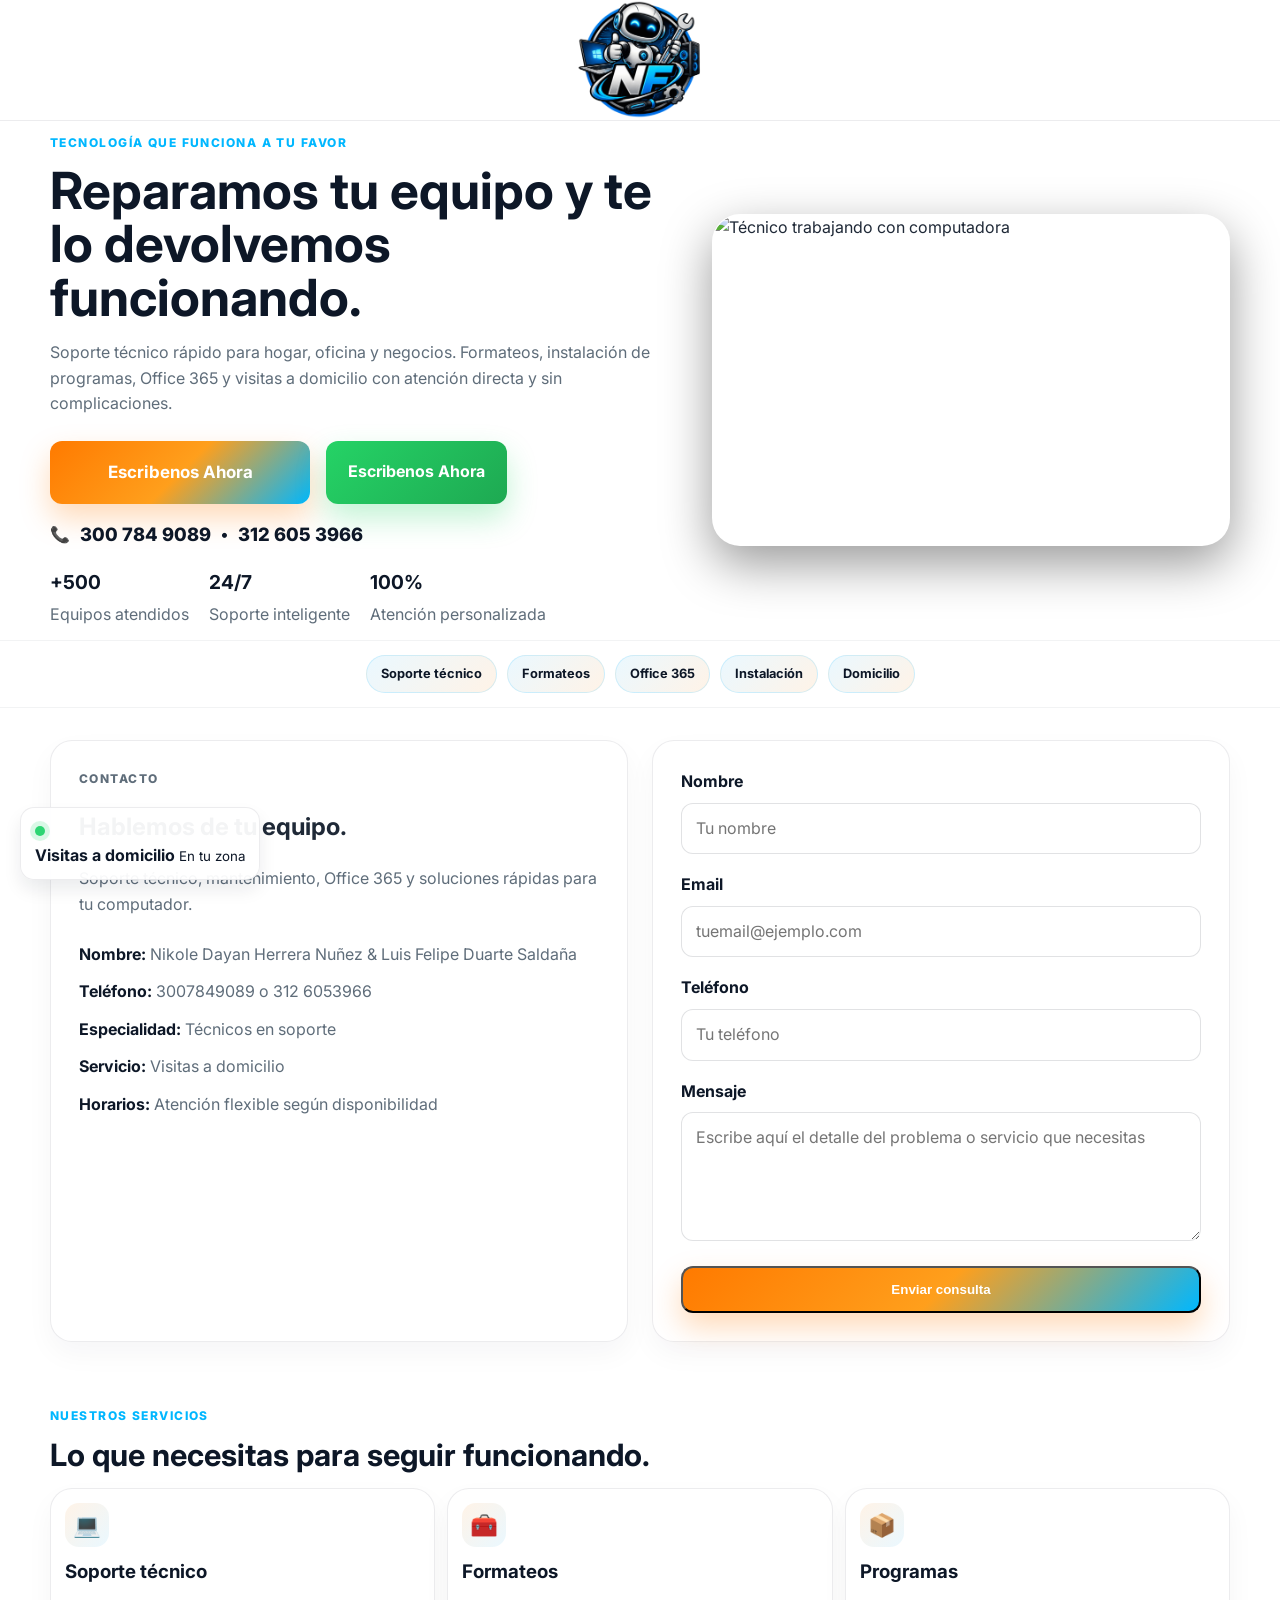
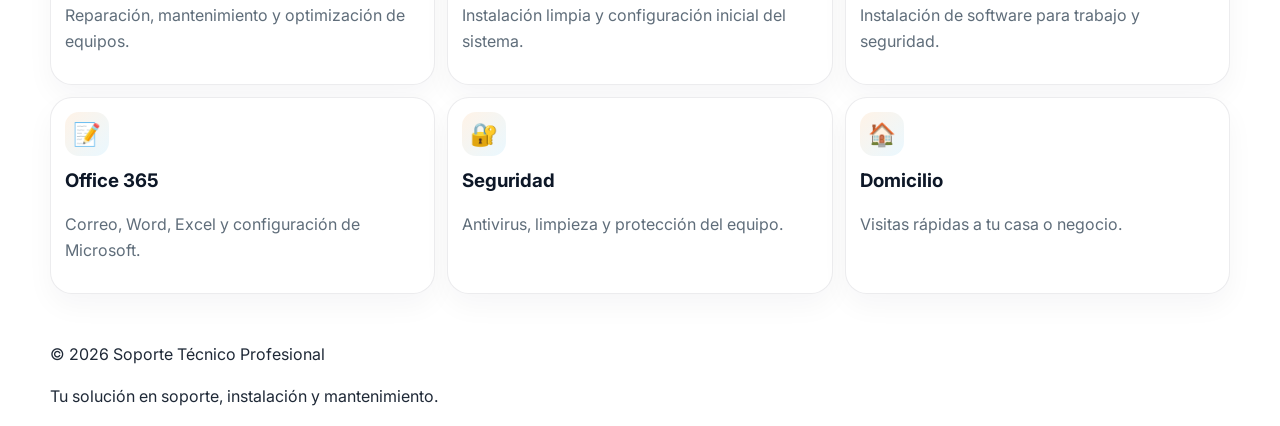
==== index.html @ 5f5d8adb "Add files via upload" ====
<!DOCTYPE html>
<html lang="es">
  <head>
    <meta charset="UTF-8" />
    <meta name="viewport" content="width=device-width, initial-scale=1.0" />
    <title>Soporte Técnico Profesional</title>
    <meta name="description" content="Servicios de soporte técnico, formateos, instalación de aplicaciones, Office 365 y visitas a domicilio." />
    <link rel="preconnect" href="https://fonts.googleapis.com" />
    <link rel="preconnect" href="https://fonts.gstatic.com" crossorigin />
    <link href="https://fonts.googleapis.com/css2?family=Inter:wght@400;500;600;700;800&display=swap" rel="stylesheet" />
    <style>
      :root {
        --primary: #ff7a00;
        --primary-dark: #df5c00;
        --accent: #00b7ff;
        --accent-2: #1ed29d;
        --soft-blue: #eaf8ff;
        --soft-orange: #fff3e7;
        --soft-green: #ebfff7;
        --dark: #0d1727;
        --text: #1f2937;
        --muted: #5f6d7a;
        --light: #f4f7fb;
        --white: #ffffff;
      }

      * { box-sizing: border-box; }
      body {
        margin: 0;
        font-family: 'Inter', sans-serif;
        background: #ffffff;
        color: var(--text);
        line-height: 1.6;
      }
      img { max-width: 100%; display: block; }
      a { text-decoration: none; }
      .container { width: min(1180px, calc(100% - 32px)); margin: 0 auto; }
      .site-header {
        background: #ffffff;
        border-bottom: 1px solid rgba(17,24,39,0.08);
        position: sticky;
        top: 0;
        z-index: 20;
        backdrop-filter: blur(14px);
      }
      .nav {
        min-height: 82px;
        display: flex;
        align-items: center;
        justify-content: center;
        gap: 20px;
        position: relative;
      }
      .brand-placeholder {
        width: 240px;
        height: 120px;
        display: flex;
        align-items: center;
        justify-content: center;
        background: transparent;
        border: none;
        padding: 0;
        margin: 0 auto;
      }
      .logo {
        width: 100%;
        height: 100%;
        object-fit: contain;
        filter: none;
        display: block;
      }
      .nav-links {
        display: flex;
        align-items: center;
        gap: 22px;
        flex-wrap: wrap;
        margin-left: auto;
      }
      .nav-links a {
        color: var(--dark);
        font-weight: 600;
      }
      .nav-links a:hover { color: var(--primary); }
      .btn {
        display: inline-flex;
        align-items: center;
        justify-content: center;
        padding: 14px 22px;
        border-radius: 12px;
        font-weight: 700;
        transition: transform 0.2s ease;
      }
      .btn:hover { transform: translateY(-1px); }
      .btn-primary {
        background: linear-gradient(135deg, var(--primary), #ff9f1c, var(--accent));
        color: #fff;
        box-shadow: 0 14px 30px rgba(255, 122, 0, 0.28);
      }
      .btn-secondary {
        background: #ffffff;
        color: var(--dark);
        border: 1px solid rgba(17,24,39,0.12);
      }
      .btn-whatsapp {
        background: linear-gradient(135deg, #25d366, #1ea952);
        color: #fff;
        box-shadow: 0 14px 30px rgba(37, 211, 102, 0.28);
      }
      .hero {
        padding: 12px 0 12px;
        background: #ffffff;
      }
      main,
      .section,
      .site-footer,
      .partners {
        background: #ffffff;
      }
      .partners {
        border-top: 1px solid rgba(13, 23, 39, 0.05);
        border-bottom: 1px solid rgba(13, 23, 39, 0.05);
        padding: 14px 0;
      }
      .partners-row {
        display: flex;
        justify-content: center;
        flex-wrap: wrap;
        gap: 10px;
      }
      .partners-row span {
        padding: 8px 14px;
        border-radius: 999px;
        background: linear-gradient(135deg, var(--soft-blue), var(--soft-orange));
        color: var(--dark);
        font-weight: 700;
        font-size: 0.8rem;
        border: 1px solid rgba(0, 183, 255, 0.15);
      }
      .section {
        padding: 32px 0;
      }
      .section-heading {
        margin-bottom: 14px;
      }
      .section-heading h2 {
        margin: 0;
        color: var(--dark);
        font-size: clamp(1.5rem, 2.4vw, 2rem);
        line-height: 1.2;
      }
      .eyebrow {
        color: var(--primary);
      }
      .service-grid,
      .feature-grid,
      .contact-grid,
      .visit-grid {
        display: grid;
        gap: 24px;
      }
      .service-grid {
        grid-template-columns: repeat(3, minmax(0, 1fr));
        gap: 12px;
      }
      .service-card,
      .feature-item,
      .contact-card,
      .visit-copy {
        background: #ffffff;
        border: 1px solid rgba(13, 23, 39, 0.08);
        border-radius: 22px;
        box-shadow: 0 12px 28px rgba(15, 23, 42, 0.04);
      }
      .service-card {
        padding: 14px 14px;
        transition: transform 0.2s ease, box-shadow 0.2s ease;
      }
      .service-card:hover {
        transform: translateY(-4px);
        box-shadow: 0 18px 36px rgba(15, 23, 42, 0.08);
      }
      .icon {
        width: 44px;
        height: 44px;
        display: grid;
        place-items: center;
        border-radius: 14px;
        background: linear-gradient(135deg, var(--soft-orange), var(--soft-blue));
        font-size: 1.4rem;
        margin-bottom: 10px;
      }
      .service-card h3,
      .feature-item h3 {
        margin: 0 0 10px;
        color: var(--dark);
      }
      .service-card p,
      .feature-item p,
      .visit-copy p,
      .contact-card p,
      .contact-list li {
        color: var(--muted);
      }
      .feature-grid {
        grid-template-columns: repeat(2, minmax(0, 1fr));
        gap: 12px;
      }
      .feature-item {
        padding: 14px 14px;
        background: linear-gradient(180deg, #ffffff, #f7fcff);
      }
      .feature-item span {
        display: inline-flex;
        width: 42px;
        height: 42px;
        border-radius: 12px;
        align-items: center;
        justify-content: center;
        background: linear-gradient(135deg, var(--primary), var(--accent));
        color: white;
        font-weight: 800;
        margin-bottom: 14px;
      }
      .check-list {
        display: grid;
        gap: 12px;
        margin-top: 22px;
      }
      .check-list div {
        display: flex;
        align-items: center;
        gap: 10px;
        color: var(--dark);
        font-weight: 600;
      }
      .check-list div::before {
        content: "✓";
        display: inline-flex;
        width: 22px;
        height: 22px;
        border-radius: 50%;
        align-items: center;
        justify-content: center;
        background: var(--soft-green);
        color: var(--accent-2);
        font-weight: 900;
      }
      .contact-grid {
        grid-template-columns: 1fr 1fr;
      }
      .contact-card {
        padding: 28px;
      }
      .contact-list {
        list-style: none;
        padding: 0;
        margin: 24px 0 0;
        display: grid;
        gap: 12px;
      }
      .contact-list strong {
        color: var(--dark);
      }
      .field-group {
        margin-bottom: 18px;
      }
      .field-group label {
        display: block;
        margin-bottom: 8px;
        font-weight: 700;
        color: var(--dark);
      }
      .field-group input,
      .field-group textarea,
      .field-group select {
        width: 100%;
        border: 1px solid rgba(13, 23, 39, 0.12);
        border-radius: 12px;
        padding: 12px 14px;
        font: inherit;
        background: #ffffff;
        color: var(--dark);
      }
      .field-group input:focus,
      .field-group textarea:focus,
      .field-group select:focus {
        outline: 2px solid rgba(0, 183, 255, 0.25);
        border-color: var(--accent);
      }
      .full-width {
        width: 100%;
      }
      .hero-grid {
        display: grid;
        grid-template-columns: 1.1fr 0.9fr;
        gap: 28px;
        align-items: center;
      }
      .eyebrow {
        color: var(--accent);
        font-size: 12px;
        letter-spacing: 0.12em;
        text-transform: uppercase;
        font-weight: 800;
        margin: 0 0 12px;
      }
      h1 {
        font-size: clamp(2.1rem, 4vw, 3.2rem);
        line-height: 1.04;
        margin: 0 0 12px;
        color: var(--dark);
      }
      .lead {
        font-size: 1rem;
        color: var(--muted);
      }
      .hero-actions {
        display: flex;
        gap: 16px;
        margin-top: 24px;
        flex-wrap: wrap;
      }
      .hero-actions .btn-primary {
        padding: 18px 28px;
        font-size: 1.06rem;
        min-width: 260px;
      }
      .quick-stats {
        list-style: none;
        display: flex;
        gap: 20px;
        margin: 18px 0 0;
        padding: 0;
        flex-wrap: wrap;
      }
      .quick-stats li {
        display: flex;
        flex-direction: column;
        gap: 4px;
      }
      .quick-stats strong {
        color: var(--dark);
        font-size: 1.2rem;
      }
      .quick-stats span {
        color: var(--muted);
      }
      .hero-visual {
        display: flex;
        justify-content: center;
        align-items: center;
      }
      .image-card {
        width: min(100%, 560px);
        border-radius: 28px;
        overflow: hidden;
        box-shadow: 0 18px 50px rgba(0,0,0,0.4);
        border: 1px solid rgba(255,255,255,0.08);
      }
      .image-card img {
        width: 100%;
        height: 330px;
        object-fit: cover;
      }
      .floating-badge {
        position: absolute;
        bottom: 20px;
        left: 20px;
        background: rgba(255,255,255,0.95);
        border: 1px solid rgba(17,24,39,0.08);
        color: var(--dark);
        border-radius: 14px;
        padding: 10px 14px;
        box-shadow: 0 10px 18px rgba(17,24,39,0.08);
      }
      .dot {
        width: 10px;
        height: 10px;
        border-radius: 50%;
        display: inline-block;
        background: #2ed573;
        box-shadow: 0 0 0 5px rgba(46,213,115,0.18);
      }
      .phone-callout {
        display: flex;
        align-items: center;
        gap: 10px;
        margin-top: 16px;
        flex-wrap: wrap;
        font-weight: 800;
        color: var(--dark);
      }
      .phone-callout a {
        color: var(--dark);
        font-size: 1.15rem;
      }
      @media (max-width: 760px) {
        .hero-grid,
        .service-grid,
        .feature-grid {
          grid-template-columns: 1fr;
        }

        .contact-grid {
          grid-template-columns: 1fr !important;
          display: block;
        }

        .contact-card {
          width: 100%;
          padding: 20px 16px;
          display: block;
        }
        .hero-actions {
          flex-direction: column;
          align-items: stretch;
        }
        .hero-actions .btn,
        .hero-actions .btn-primary,
        .hero-actions .btn-whatsapp {
          width: 100%;
          min-width: 0;
          min-height: 58px;
        }

        .nav { flex-wrap: wrap; justify-content: center; }
        .nav-links { justify-content: center; }
        .brand-placeholder {
          width: min(200px, 56vw);
          height: auto;
          min-height: 72px;
        }
        .logo {
          width: 100%;
          height: auto;
        }
        .hero-actions .btn-primary {
          width: 100%;
          min-width: 0;
        }
        .quick-stats {
          flex-direction: column;
          gap: 10px;
        }
      }
    </style>
  </head>
  <body>
    <header class="site-header">
      <div class="container nav">
        <div class="brand-placeholder" aria-label="Espacio para logo">
          <img src="LOGO.png" alt="Soporte Tecnológico N&L" class="logo">
        </div>
      </div>
    </header>

    <main>
      <section class="hero">
        <div class="container hero-grid">
          <div class="hero-copy">
            <p class="eyebrow">Tecnología que funciona a tu favor</p>
            <h1>Reparamos tu equipo y te lo devolvemos funcionando.</h1>
            <p class="lead">
              Soporte técnico rápido para hogar, oficina y negocios. Formateos, instalación de programas, Office 365 y visitas a domicilio con atención directa y sin complicaciones.
            </p>

            <div class="hero-actions">
              <a class="btn btn-primary" href="https://wa.me/573007849089?text=Hola%2C%20quiero%20más%20información%20sobre%20sus%20servicios." target="_blank" rel="noopener noreferrer">Escribenos Ahora</a>
              <a class="btn btn-whatsapp" href="https://wa.me/573126053966?text=Hola%2C%20quiero%20ayuda%20técnica%20o%20información%20de%20sus%20servicios." target="_blank" rel="noopener noreferrer">Escribenos Ahora</a>
            </div>

            <div class="phone-callout">
              <span>📞</span>
              <a href="https://wa.me/573007849089?text=Hola%2C%20quiero%20más%20información%20sobre%20sus%20servicios." target="_blank" rel="noopener noreferrer">300 784 9089</a>
              <span>•</span>
              <a href="https://wa.me/573126053966?text=Hola%2C%20quiero%20más%20información%20sobre%20sus%20servicios." target="_blank" rel="noopener noreferrer">312 605 3966</a>
            </div>

            <ul class="quick-stats">
              <li><strong>+500</strong><span>Equipos atendidos</span></li>
              <li><strong>24/7</strong><span>Soporte inteligente</span></li>
              <li><strong>100%</strong><span>Atención personalizada</span></li>
            </ul>
          </div>

          <div class="hero-visual">
            <div class="image-card main-card">
              <img src="https://images.unsplash.com/photo-1516321318423-f06f85e504b3?auto=format&fit=crop&w=900&q=80" alt="Técnico trabajando con computadora" />
            </div>
            <div class="floating-badge">
              <span class="dot"></span>
              <div>
                <strong>Visitas a domicilio</strong>
                <small>En tu zona</small>
              </div>
            </div>
          </div>
        </div>
      </section>

      <section class="partners">
        <div class="container partners-row">
          <span>Soporte técnico</span>
          <span>Formateos</span>
          <span>Office 365</span>
          <span>Instalación</span>
          <span>Domicilio</span>
        </div>
      </section>

      <section id="contacto" class="contact section">
        <div class="container contact-grid">
          <div class="contact-card info">
            <p class="eyebrow">Contacto</p>
            <h2>Hablemos de tu equipo.</h2>
            <p>
              Soporte técnico, mantenimiento, Office 365 y soluciones rápidas para tu computador.
            </p>

            <ul class="contact-list">
              <li><strong>Nombre:</strong> Nikole Dayan Herrera Nuñez & Luis Felipe Duarte Saldaña</li>
              <li><strong>Teléfono:</strong> 3007849089 o 312 6053966</li>
              <li><strong>Especialidad:</strong> Técnicos en soporte</li>
              <li><strong>Servicio:</strong> Visitas a domicilio</li>
              <li><strong>Horarios:</strong> Atención flexible según disponibilidad</li>
            </ul>
          </div>

          <div class="contact-card form-box">
            <form id="contactForm" action="https://formsubmit.co/nikole.herrera182@gmail.com" method="POST">
              <input type="hidden" name="_captcha" value="false">
              <input type="hidden" name="_template" value="table">
              <input type="hidden" name="_subject" value="Nueva consulta desde la web de soporte técnico">

              <div class="field-group">
                <label for="nombre">Nombre</label>
                <input id="nombre" name="nombre" type="text" placeholder="Tu nombre" required />
              </div>

              <div class="field-group">
                <label for="email">Email</label>
                <input id="email" name="email" type="email" placeholder="tuemail@ejemplo.com" required />
              </div>

              <div class="field-group">
                <label for="telefono">Teléfono</label>
                <input id="telefono" name="telefono" type="tel" placeholder="Tu teléfono" required />
              </div>

              <div class="field-group">
                <label for="mensaje">Mensaje</label>
                <textarea id="mensaje" name="mensaje" rows="4" placeholder="Escribe aquí el detalle del problema o servicio que necesitas" required></textarea>
              </div>

              <button type="submit" class="btn btn-primary full-width">Enviar consulta</button>
              <p id="successMessage" style="display:none; margin-top: 14px; color: #0f9d58; font-weight: 700;">Gracias, tu consulta fue enviada correctamente.</p>
            </form>
          </div>
        </div>
      </section>

      <section id="servicios" class="services section">
        <div class="container">
          <div class="section-heading">
            <p class="eyebrow">Nuestros servicios</p>
            <h2>Lo que necesitas para seguir funcionando.</h2>
          </div>
          <div class="service-grid">
            <article class="service-card">
              <div class="icon">💻</div>
              <h3>Soporte técnico</h3>
              <p>Reparación, mantenimiento y optimización de equipos.</p>
            </article>

            <article class="service-card">
              <div class="icon">🧰</div>
              <h3>Formateos</h3>
              <p>Instalación limpia y configuración inicial del sistema.</p>
            </article>

            <article class="service-card">
              <div class="icon">📦</div>
              <h3>Programas</h3>
              <p>Instalación de software para trabajo y seguridad.</p>
            </article>

            <article class="service-card">
              <div class="icon">📝</div>
              <h3>Office 365</h3>
              <p>Correo, Word, Excel y configuración de Microsoft.</p>
            </article>

            <article class="service-card">
              <div class="icon">🔐</div>
              <h3>Seguridad</h3>
              <p>Antivirus, limpieza y protección del equipo.</p>
            </article>

            <article class="service-card">
              <div class="icon">🏠</div>
              <h3>Domicilio</h3>
              <p>Visitas rápidas a tu casa o negocio.</p>
            </article>
          </div>
        </div>
      </section>


    </main>

    <footer class="site-footer">
      <div class="container footer-row">
        <p>© 2026 Soporte Técnico Profesional</p>
        <p>Tu solución en soporte, instalación y mantenimiento.</p>
      </div>
    </footer>

    <script>
      const form = document.getElementById('contactForm');
      const successMessage = document.getElementById('successMessage');

      if (form) {
        form.addEventListener('submit', function () {
          successMessage.style.display = 'block';
          setTimeout(() => {
            form.reset();
          }, 100);
        });
      }
    </script>
  </body>
</html>
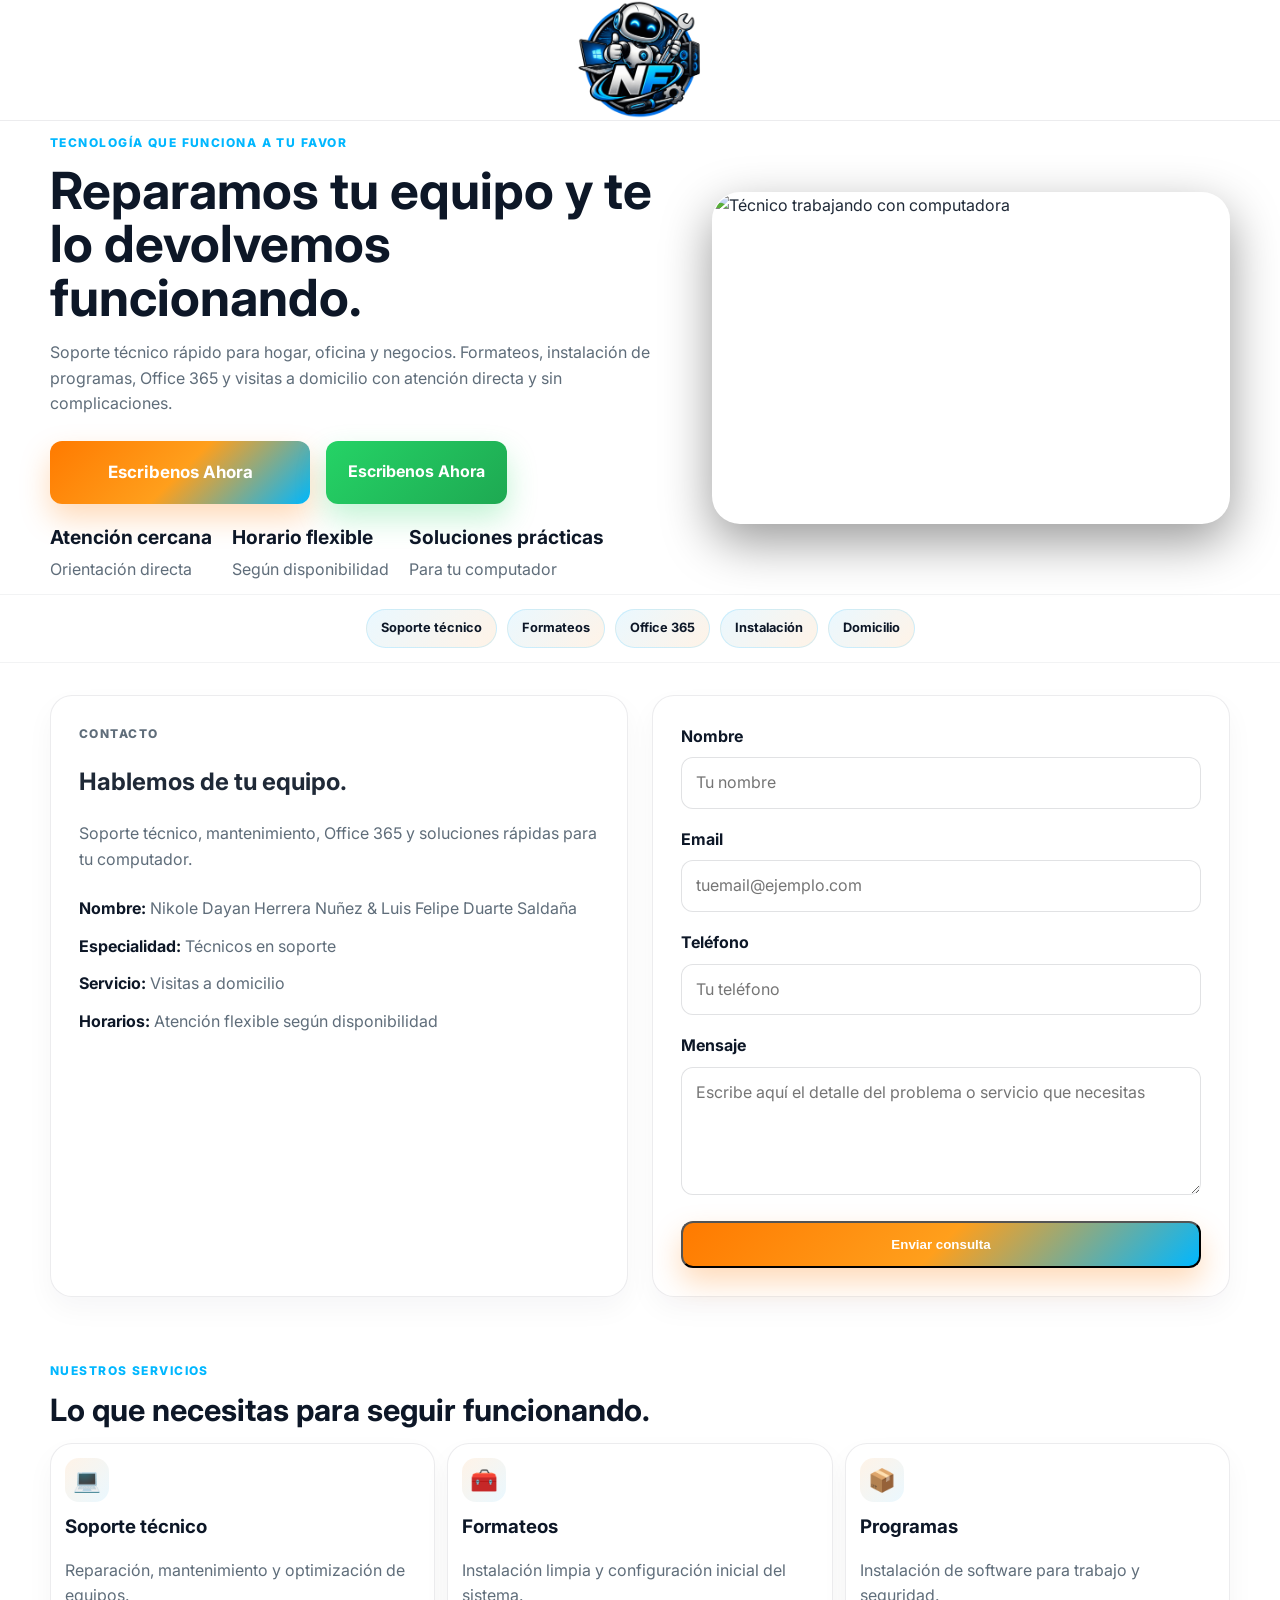
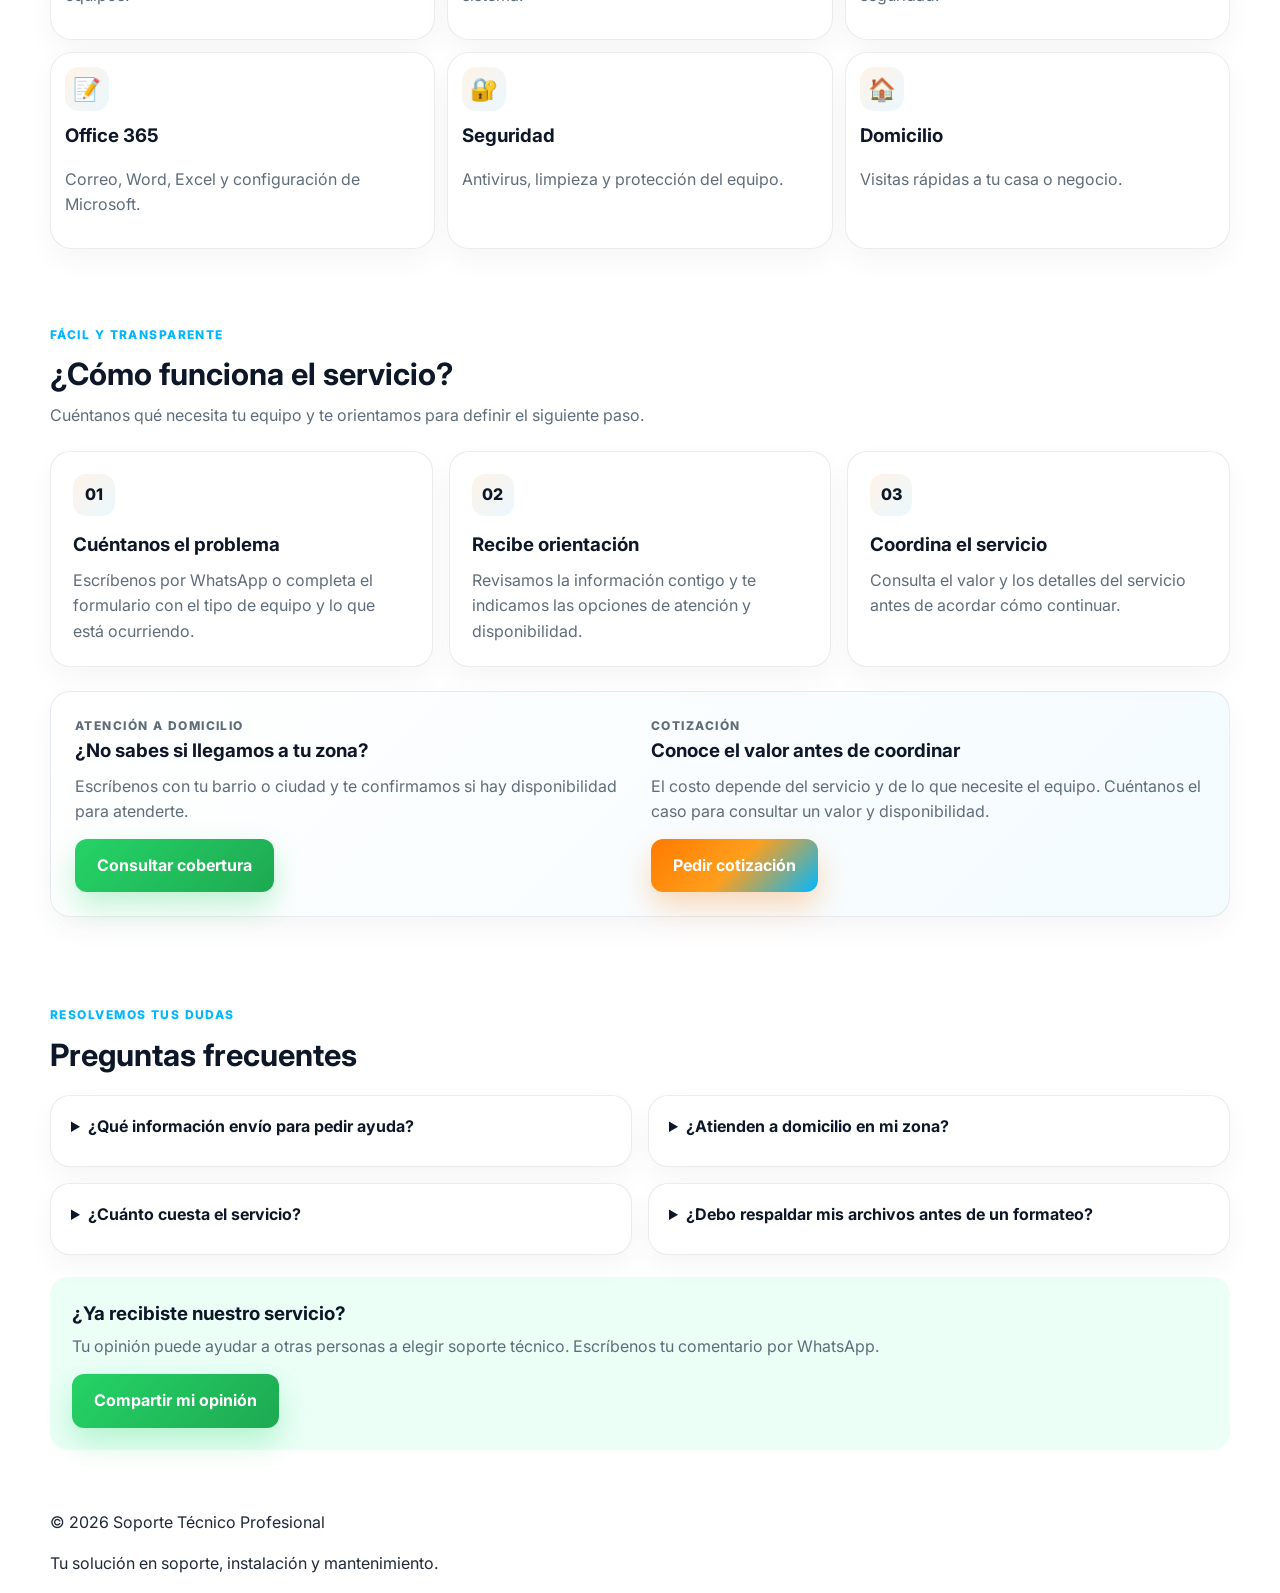
==== commit 91364924: "Add files via upload" ====
--- a/index.html
+++ b/index.html
@@ -127,7 +127,8 @@
         flex-wrap: wrap;
         gap: 10px;
       }
-      .partners-row span {
+      .partners-row span,
+      .partners-row a {
         padding: 8px 14px;
         border-radius: 999px;
         background: linear-gradient(135deg, var(--soft-blue), var(--soft-orange));
@@ -136,6 +137,12 @@
         font-size: 0.8rem;
         border: 1px solid rgba(0, 183, 255, 0.15);
       }
+      .partners-row a:hover,
+      .partners-row a:focus-visible {
+        color: var(--primary-dark);
+        outline: 2px solid var(--primary);
+        outline-offset: 2px;
+      }
       .section {
         padding: 32px 0;
       }
@@ -148,6 +155,67 @@
         font-size: clamp(1.5rem, 2.4vw, 2rem);
         line-height: 1.2;
       }
+      .section-intro {
+        max-width: 680px;
+        margin: 10px 0 0;
+        color: var(--muted);
+      }
+      .trust-section { padding: 44px 0; }
+      .steps-grid,
+      .faq-grid {
+        display: grid;
+        grid-template-columns: repeat(3, minmax(0, 1fr));
+        gap: 16px;
+        margin-top: 22px;
+      }
+      .step-card,
+      .faq-item,
+      .trust-panel {
+        border: 1px solid rgba(13, 23, 39, 0.08);
+        border-radius: 20px;
+        background: #fff;
+        box-shadow: 0 12px 28px rgba(15, 23, 42, 0.04);
+      }
+      .step-card { padding: 22px; }
+      .step-number {
+        display: grid;
+        width: 42px;
+        height: 42px;
+        margin-bottom: 14px;
+        place-items: center;
+        border-radius: 13px;
+        background: linear-gradient(135deg, var(--soft-orange), var(--soft-blue));
+        color: var(--dark);
+        font-weight: 800;
+      }
+      .step-card h3,
+      .faq-item summary,
+      .trust-panel h3 { margin: 0 0 8px; color: var(--dark); }
+      .step-card p,
+      .faq-item p,
+      .trust-panel p { margin: 0; color: var(--muted); }
+      .trust-panel {
+        display: grid;
+        grid-template-columns: 1fr 1fr;
+        gap: 22px;
+        margin-top: 24px;
+        padding: 24px;
+        background: linear-gradient(135deg, #fff, #f3fbff);
+      }
+      .trust-panel .btn { margin-top: 14px; }
+      .faq-grid { grid-template-columns: repeat(2, minmax(0, 1fr)); }
+      .faq-item { padding: 18px 20px; }
+      .faq-item summary { cursor: pointer; font-weight: 700; }
+      .faq-item p { padding-top: 8px; }
+      .review-invite {
+        margin-top: 22px;
+        padding: 22px;
+        border-radius: 18px;
+        background: var(--soft-green);
+      }
+      .review-invite h3 { margin: 0 0 6px; color: var(--dark); }
+      .review-invite p { margin: 0; color: var(--muted); }
+      .review-invite .btn { margin-top: 14px; }
       .eyebrow {
         color: var(--primary);
       }
@@ -362,17 +430,6 @@
         height: 330px;
         object-fit: cover;
       }
-      .floating-badge {
-        position: absolute;
-        bottom: 20px;
-        left: 20px;
-        background: rgba(255,255,255,0.95);
-        border: 1px solid rgba(17,24,39,0.08);
-        color: var(--dark);
-        border-radius: 14px;
-        padding: 10px 14px;
-        box-shadow: 0 10px 18px rgba(17,24,39,0.08);
-      }
       .dot {
         width: 10px;
         height: 10px;
@@ -397,7 +454,10 @@
       @media (max-width: 760px) {
         .hero-grid,
         .service-grid,
-        .feature-grid {
+        .feature-grid,
+        .steps-grid,
+        .faq-grid,
+        .trust-panel {
           grid-template-columns: 1fr;
         }
 
@@ -469,17 +529,10 @@
               <a class="btn btn-whatsapp" href="https://wa.me/573126053966?text=Hola%2C%20quiero%20ayuda%20técnica%20o%20información%20de%20sus%20servicios." target="_blank" rel="noopener noreferrer">Escribenos Ahora</a>
             </div>
 
-            <div class="phone-callout">
-              <span>📞</span>
-              <a href="https://wa.me/573007849089?text=Hola%2C%20quiero%20más%20información%20sobre%20sus%20servicios." target="_blank" rel="noopener noreferrer">300 784 9089</a>
-              <span>•</span>
-              <a href="https://wa.me/573126053966?text=Hola%2C%20quiero%20más%20información%20sobre%20sus%20servicios." target="_blank" rel="noopener noreferrer">312 605 3966</a>
-            </div>
-
             <ul class="quick-stats">
-              <li><strong>+500</strong><span>Equipos atendidos</span></li>
-              <li><strong>24/7</strong><span>Soporte inteligente</span></li>
-              <li><strong>100%</strong><span>Atención personalizada</span></li>
+              <li><strong>Atención cercana</strong><span>Orientación directa</span></li>
+              <li><strong>Horario flexible</strong><span>Según disponibilidad</span></li>
+              <li><strong>Soluciones prácticas</strong><span>Para tu computador</span></li>
             </ul>
           </div>
 
@@ -487,23 +540,16 @@
             <div class="image-card main-card">
               <img src="https://images.unsplash.com/photo-1516321318423-f06f85e504b3?auto=format&fit=crop&w=900&q=80" alt="Técnico trabajando con computadora" />
             </div>
-            <div class="floating-badge">
-              <span class="dot"></span>
-              <div>
-                <strong>Visitas a domicilio</strong>
-                <small>En tu zona</small>
-              </div>
-            </div>
           </div>
         </div>
       </section>
 
       <section class="partners">
         <div class="container partners-row">
-          <span>Soporte técnico</span>
-          <span>Formateos</span>
-          <span>Office 365</span>
-          <span>Instalación</span>
+          <a href="soporte-tecnico.html" target="_blank" rel="noopener noreferrer">Soporte técnico</a>
+          <a href="formateos.html" target="_blank" rel="noopener noreferrer">Formateos</a>
+          <a href="office-365.html" target="_blank" rel="noopener noreferrer">Office 365</a>
+          <a href="instalacion.html" target="_blank" rel="noopener noreferrer">Instalación</a>
           <span>Domicilio</span>
         </div>
       </section>
@@ -519,11 +565,11 @@
 
             <ul class="contact-list">
               <li><strong>Nombre:</strong> Nikole Dayan Herrera Nuñez & Luis Felipe Duarte Saldaña</li>
-              <li><strong>Teléfono:</strong> 3007849089 o 312 6053966</li>
               <li><strong>Especialidad:</strong> Técnicos en soporte</li>
               <li><strong>Servicio:</strong> Visitas a domicilio</li>
               <li><strong>Horarios:</strong> Atención flexible según disponibilidad</li>
             </ul>
+
           </div>
 
           <div class="contact-card form-box">
@@ -601,6 +647,80 @@
               <h3>Domicilio</h3>
               <p>Visitas rápidas a tu casa o negocio.</p>
             </article>
+          </div>
+        </div>
+      </section>
+
+      <section class="trust-section section" aria-labelledby="proceso-titulo">
+        <div class="container">
+          <div class="section-heading">
+            <p class="eyebrow">Fácil y transparente</p>
+            <h2 id="proceso-titulo">¿Cómo funciona el servicio?</h2>
+            <p class="section-intro">Cuéntanos qué necesita tu equipo y te orientamos para definir el siguiente paso.</p>
+          </div>
+          <div class="steps-grid">
+            <article class="step-card">
+              <span class="step-number">01</span>
+              <h3>Cuéntanos el problema</h3>
+              <p>Escríbenos por WhatsApp o completa el formulario con el tipo de equipo y lo que está ocurriendo.</p>
+            </article>
+            <article class="step-card">
+              <span class="step-number">02</span>
+              <h3>Recibe orientación</h3>
+              <p>Revisamos la información contigo y te indicamos las opciones de atención y disponibilidad.</p>
+            </article>
+            <article class="step-card">
+              <span class="step-number">03</span>
+              <h3>Coordina el servicio</h3>
+              <p>Consulta el valor y los detalles del servicio antes de acordar cómo continuar.</p>
+            </article>
+          </div>
+
+          <div class="trust-panel">
+            <div>
+              <p class="eyebrow">Atención a domicilio</p>
+              <h3>¿No sabes si llegamos a tu zona?</h3>
+              <p>Escríbenos con tu barrio o ciudad y te confirmamos si hay disponibilidad para atenderte.</p>
+              <a class="btn btn-whatsapp" href="https://wa.me/573007849089?text=Hola%2C%20quiero%20consultar%20si%20atienden%20en%20mi%20zona." target="_blank" rel="noopener noreferrer">Consultar cobertura</a>
+            </div>
+            <div>
+              <p class="eyebrow">Cotización</p>
+              <h3>Conoce el valor antes de coordinar</h3>
+              <p>El costo depende del servicio y de lo que necesite el equipo. Cuéntanos el caso para consultar un valor y disponibilidad.</p>
+              <a class="btn btn-primary" href="https://wa.me/573126053966?text=Hola%2C%20quiero%20consultar%20el%20valor%20de%20un%20servicio%20t%C3%A9cnico." target="_blank" rel="noopener noreferrer">Pedir cotización</a>
+            </div>
+          </div>
+        </div>
+      </section>
+
+      <section class="trust-section section" aria-labelledby="faq-titulo">
+        <div class="container">
+          <div class="section-heading">
+            <p class="eyebrow">Resolvemos tus dudas</p>
+            <h2 id="faq-titulo">Preguntas frecuentes</h2>
+          </div>
+          <div class="faq-grid">
+            <details class="faq-item">
+              <summary>¿Qué información envío para pedir ayuda?</summary>
+              <p>Cuéntanos qué tipo de equipo tienes, qué falla presenta y desde cuándo ocurre. Si aparece un mensaje de error, puedes incluirlo.</p>
+            </details>
+            <details class="faq-item">
+              <summary>¿Atienden a domicilio en mi zona?</summary>
+              <p>La disponibilidad depende de la ubicación y el horario. Envíanos tu barrio o ciudad para consultarlo.</p>
+            </details>
+            <details class="faq-item">
+              <summary>¿Cuánto cuesta el servicio?</summary>
+              <p>El valor depende del trabajo requerido. Escríbenos para consultar la cotización antes de coordinar.</p>
+            </details>
+            <details class="faq-item">
+              <summary>¿Debo respaldar mis archivos antes de un formateo?</summary>
+              <p>Sí. Guarda tus documentos, fotos y demás archivos importantes en una copia de seguridad antes de iniciar el formateo.</p>
+            </details>
+          </div>
+          <div class="review-invite">
+            <h3>¿Ya recibiste nuestro servicio?</h3>
+            <p>Tu opinión puede ayudar a otras personas a elegir soporte técnico. Escríbenos tu comentario por WhatsApp.</p>
+            <a class="btn btn-whatsapp" href="https://wa.me/573007849089?text=Hola%2C%20quiero%20compartir%20mi%20opini%C3%B3n%20sobre%20el%20servicio%20recibido." target="_blank" rel="noopener noreferrer">Compartir mi opinión</a>
           </div>
         </div>
       </section>
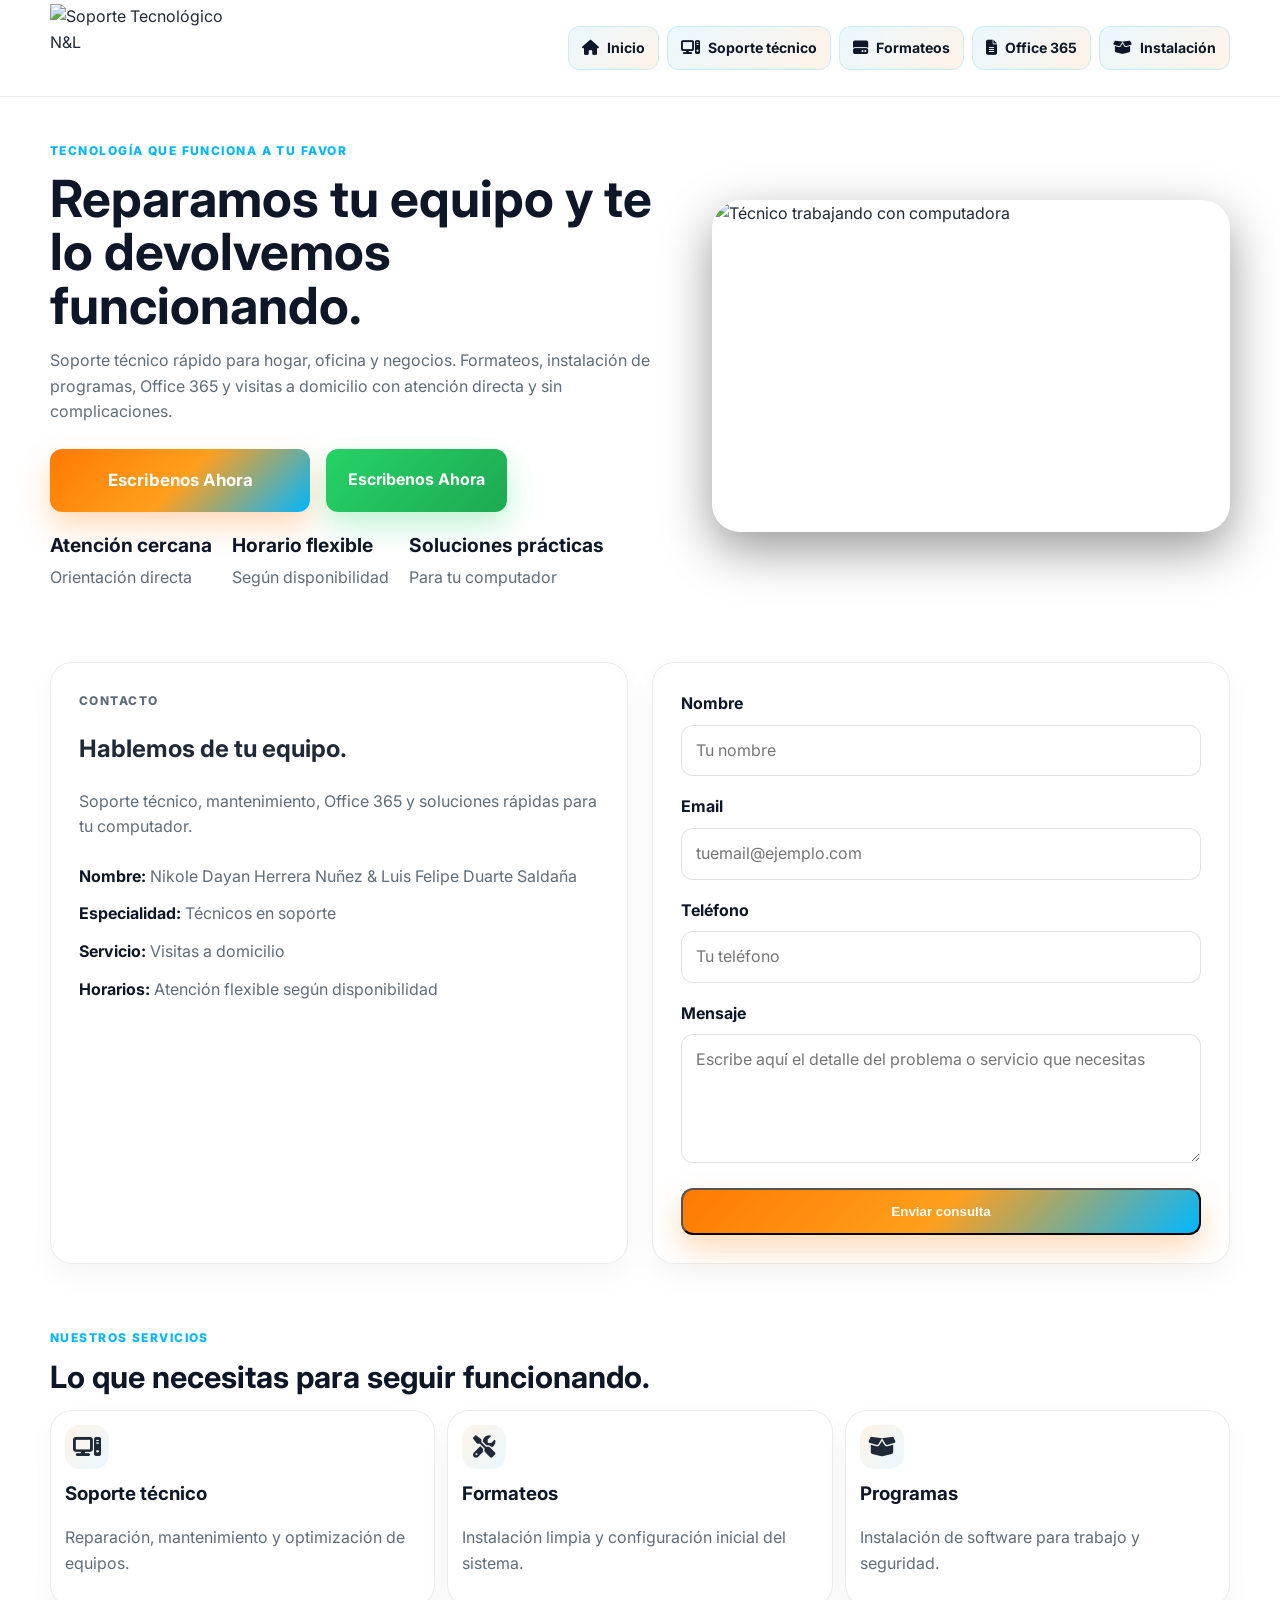
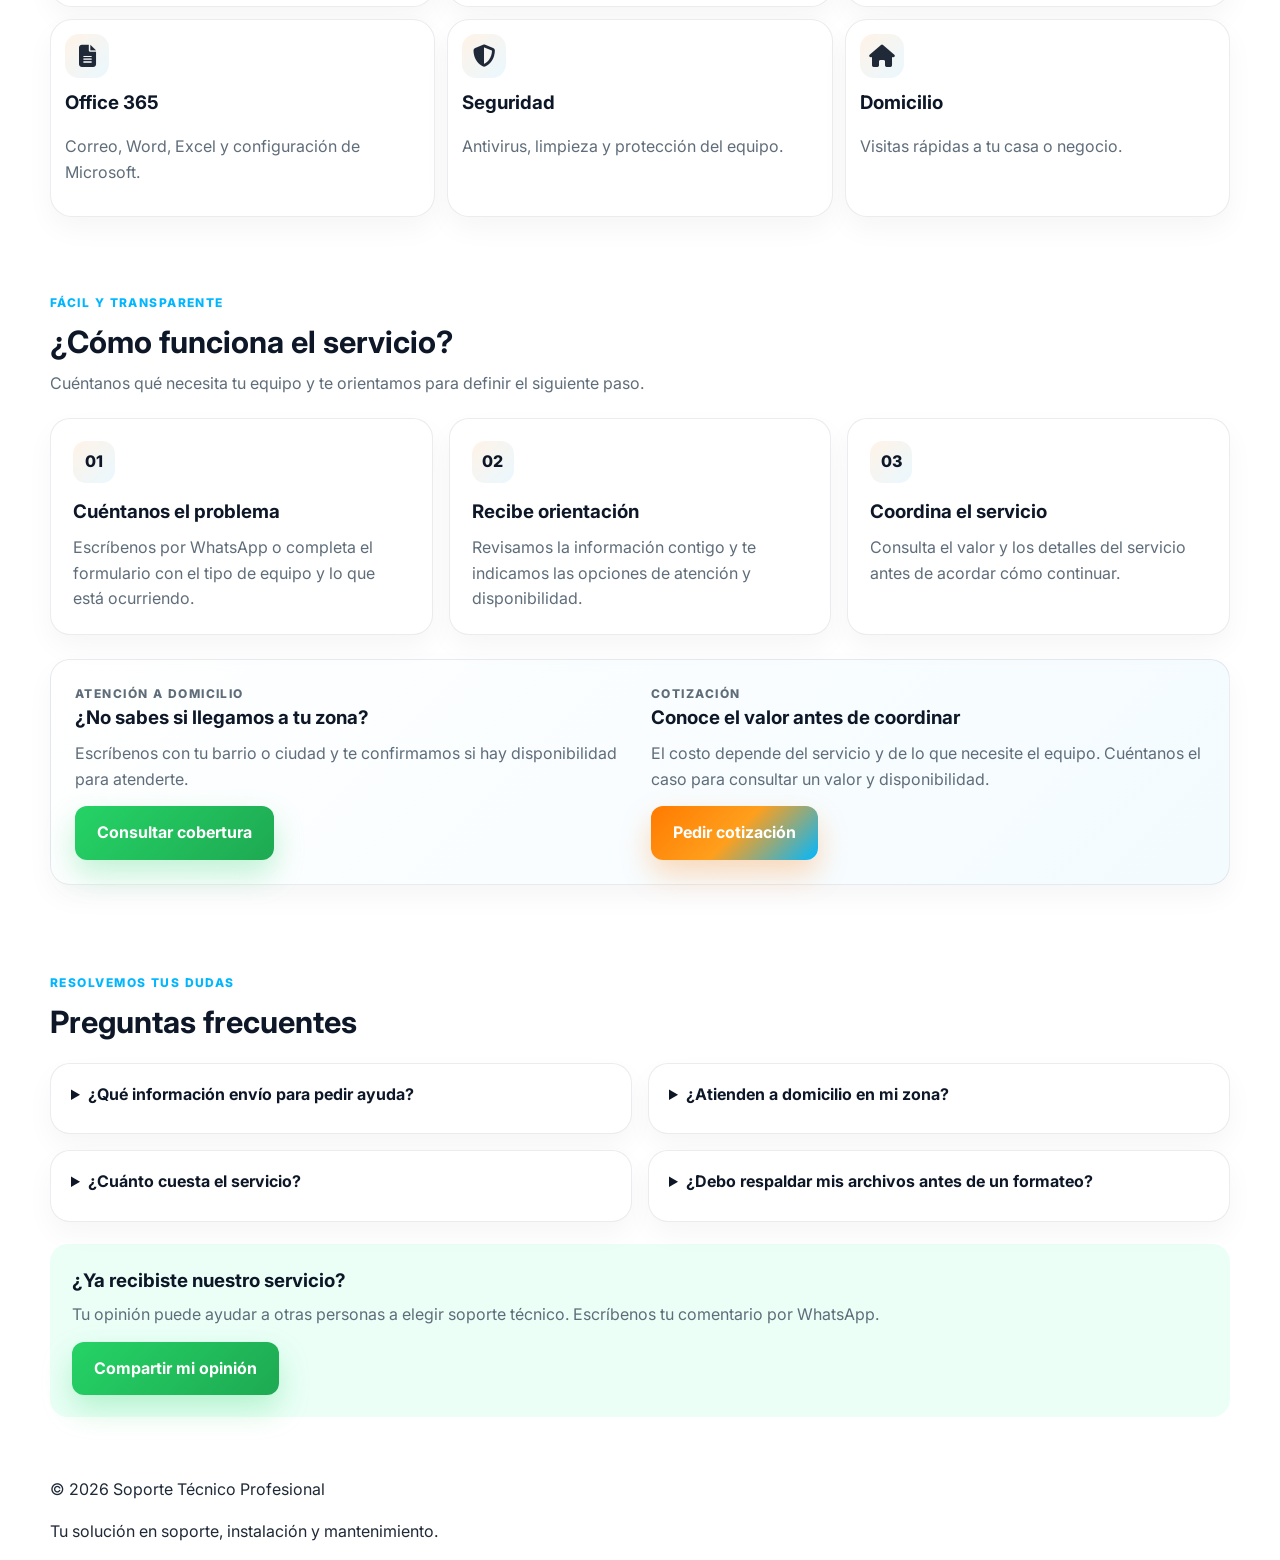
==== commit d2e8d6f4: "Add files via upload" ====
--- a/index.html
+++ b/index.html
@@ -7,6 +7,7 @@
     <meta name="description" content="Servicios de soporte técnico, formateos, instalación de aplicaciones, Office 365 y visitas a domicilio." />
     <link rel="preconnect" href="https://fonts.googleapis.com" />
     <link rel="preconnect" href="https://fonts.gstatic.com" crossorigin />
+    <link rel="stylesheet" href="https://cdnjs.cloudflare.com/ajax/libs/font-awesome/6.7.2/css/all.min.css" referrerpolicy="no-referrer" />
     <link href="https://fonts.googleapis.com/css2?family=Inter:wght@400;500;600;700;800&display=swap" rel="stylesheet" />
     <style>
       :root {
@@ -44,23 +45,23 @@
         backdrop-filter: blur(14px);
       }
       .nav {
-        min-height: 82px;
-        display: flex;
-        align-items: center;
-        justify-content: center;
-        gap: 20px;
+        min-height: 96px;
+        display: flex;
+        align-items: center;
+        justify-content: space-between;
+        gap: 28px;
         position: relative;
       }
       .brand-placeholder {
-        width: 240px;
-        height: 120px;
+        width: 190px;
+        height: 88px;
         display: flex;
         align-items: center;
         justify-content: center;
         background: transparent;
         border: none;
         padding: 0;
-        margin: 0 auto;
+        margin: 0;
       }
       .logo {
         width: 100%;
@@ -107,7 +108,7 @@
         box-shadow: 0 14px 30px rgba(37, 211, 102, 0.28);
       }
       .hero {
-        padding: 12px 0 12px;
+        padding: 44px 0 40px;
         background: #ffffff;
       }
       main,
@@ -117,6 +118,7 @@
         background: #ffffff;
       }
       .partners {
+        display: none;
         border-top: 1px solid rgba(13, 23, 39, 0.05);
         border-bottom: 1px solid rgba(13, 23, 39, 0.05);
         padding: 14px 0;
@@ -138,11 +140,52 @@
         border: 1px solid rgba(0, 183, 255, 0.15);
       }
       .partners-row a:hover,
-      .partners-row a:focus-visible {
-        color: var(--primary-dark);
-        outline: 2px solid var(--primary);
+      .partners-row a:focus-visible,
+      .partners-row a:active {
+        color: #fff;
+        background: linear-gradient(135deg, var(--primary), var(--accent));
+        border-color: transparent;
+        outline: 2px solid var(--accent);
         outline-offset: 2px;
       }
+      .partners-row a:active { background: var(--primary-dark); transform: scale(.97); }
+      .partners-row a,
+      .mobile-service-menu a {
+        transition: color .2s ease, background .2s ease, border-color .2s ease, transform .2s ease, box-shadow .2s ease;
+      }
+      .partners-row .nav-icon { display: none; }
+      .mobile-service-menu { display: none; }
+      .desktop-service-menu {
+        display: flex;
+        align-items: center;
+        justify-content: flex-end;
+        gap: 8px;
+        flex-wrap: wrap;
+      }
+      .desktop-service-menu a {
+        display: inline-flex;
+        align-items: center;
+        gap: 8px;
+        padding: 10px 13px;
+        border: 1px solid rgba(0, 183, 255, .16);
+        border-radius: 12px;
+        background: linear-gradient(135deg, var(--soft-blue), var(--soft-orange));
+        color: var(--dark);
+        font-size: .88rem;
+        font-weight: 700;
+        white-space: nowrap;
+        transition: color .2s ease, background .2s ease, border-color .2s ease, transform .2s ease, box-shadow .2s ease;
+      }
+      .desktop-service-menu a:hover,
+      .desktop-service-menu a:focus-visible {
+        color: #fff;
+        border-color: transparent;
+        background: linear-gradient(135deg, var(--primary), var(--accent));
+        box-shadow: 0 8px 18px rgba(255, 122, 0, .2);
+        transform: translateY(-2px);
+      }
+      .desktop-service-menu a:active { background: var(--primary-dark); transform: scale(.97); }
+      .desktop-service-menu i { font-size: .95rem; }
       .section {
         padding: 32px 0;
       }
@@ -484,11 +527,13 @@
         }
 
         .nav { flex-wrap: wrap; justify-content: center; }
+        .site-header .nav { flex-direction: column; gap: 4px; padding: 4px 0 10px; }
+        .desktop-service-menu { display: none; }
         .nav-links { justify-content: center; }
         .brand-placeholder {
-          width: min(200px, 56vw);
+          width: min(150px, 42vw);
           height: auto;
-          min-height: 72px;
+          min-height: 58px;
         }
         .logo {
           width: 100%;
@@ -502,6 +547,79 @@
           flex-direction: column;
           gap: 10px;
         }
+        .mobile-service-menu {
+          display: flex;
+          justify-content: center;
+          gap: 8px;
+          width: 100%;
+        }
+        .mobile-service-menu a {
+          display: grid;
+          width: 42px;
+          height: 42px;
+          place-items: center;
+          border: 1px solid rgba(0, 183, 255, 0.18);
+          border-radius: 12px;
+          background: linear-gradient(135deg, var(--soft-blue), var(--soft-orange));
+          color: var(--primary-dark);
+          font-size: 1.1rem;
+        }
+        .mobile-service-menu a:hover,
+        .mobile-service-menu a:focus-visible {
+          color: #fff;
+          border-color: transparent;
+          background: linear-gradient(135deg, var(--primary), var(--accent));
+          box-shadow: 0 8px 18px rgba(255, 122, 0, .22);
+          outline: 2px solid var(--accent);
+          outline-offset: 2px;
+          transform: translateY(-2px);
+        }
+        .mobile-service-menu a:active { background: var(--primary-dark); transform: scale(.95); }
+        .partners { display: none; }
+
+        .container { width: min(100% - 28px, 560px); }
+        .hero { padding: 24px 0 28px; }
+        .hero-grid { gap: 22px; }
+        .hero-copy { text-align: center; }
+        h1 { font-size: clamp(2rem, 9vw, 2.8rem); line-height: 1.08; }
+        .lead { margin: 0 auto; max-width: 540px; font-size: .98rem; }
+        .hero-actions { gap: 10px; margin-top: 20px; }
+        .hero-actions .btn { padding: 14px 18px; }
+        .quick-stats { display: grid; grid-template-columns: repeat(3, minmax(0, 1fr)); gap: 8px; margin-top: 20px; text-align: center; }
+        .quick-stats li { min-width: 0; padding: 10px 6px; border: 1px solid rgba(13, 23, 39, .07); border-radius: 14px; background: #f8fbfd; }
+        .quick-stats strong { font-size: .82rem; line-height: 1.2; }
+        .quick-stats span { font-size: .68rem; line-height: 1.25; }
+        .image-card { border-radius: 20px; box-shadow: 0 14px 34px rgba(0, 0, 0, .16); }
+        .image-card img { height: clamp(210px, 62vw, 300px); }
+        .section { padding: 28px 0; }
+        .contact-grid { display: grid; gap: 14px; }
+        .contact-card { margin-bottom: 14px; border-radius: 18px; }
+        .contact-list { margin-top: 18px; gap: 10px; }
+        .service-grid { gap: 12px; }
+        .service-card { padding: 18px; border-radius: 18px; }
+        .service-card h3 { margin-bottom: 6px; font-size: 1.05rem; }
+        .service-card p { margin: 0; font-size: .94rem; }
+        .trust-section { padding: 30px 0; }
+        .section-heading { margin-bottom: 18px; }
+        .section-intro { font-size: .95rem; }
+        .steps-grid, .faq-grid { gap: 12px; margin-top: 16px; }
+        .step-card, .faq-item { padding: 17px; border-radius: 16px; }
+        .trust-panel { gap: 18px; margin-top: 18px; padding: 18px; border-radius: 18px; }
+        .review-invite { padding: 18px; border-radius: 16px; }
+        .site-footer .footer-row { display: grid; gap: 4px; text-align: center; }
+        .site-footer p { margin: 4px 0; font-size: .85rem; }
+      }
+      @media (max-width: 380px) {
+        .quick-stats { grid-template-columns: 1fr; }
+        .quick-stats li { flex-direction: row; justify-content: center; gap: 6px; }
+        .mobile-service-menu { gap: 6px; }
+        .mobile-service-menu a { width: 40px; height: 40px; }
+      }
+      @media (min-width: 761px) and (max-width: 1100px) {
+        .site-header .nav { gap: 12px; }
+        .brand-placeholder { width: 150px; height: 76px; flex: 0 0 150px; }
+        .desktop-service-menu { gap: 4px; }
+        .desktop-service-menu a { gap: 6px; padding: 8px 9px; font-size: .78rem; }
       }
     </style>
   </head>
@@ -509,13 +627,27 @@
     <header class="site-header">
       <div class="container nav">
         <div class="brand-placeholder" aria-label="Espacio para logo">
-          <img src="LOGO.png" alt="Soporte Tecnológico N&L" class="logo">
+          <img src="Styles/LOGO.png" alt="Soporte Tecnológico N&L" class="logo">
         </div>
+        <nav class="desktop-service-menu" aria-label="Navegación principal">
+          <a href="#inicio" aria-label="Inicio"><i class="fa-solid fa-house" aria-hidden="true"></i>Inicio</a>
+          <a href="soporte-tecnico.html" target="_blank" rel="noopener noreferrer" aria-label="Soporte técnico"><i class="fa-solid fa-computer" aria-hidden="true"></i>Soporte técnico</a>
+          <a href="formateos.html" target="_blank" rel="noopener noreferrer" aria-label="Formateos"><i class="fa-solid fa-hard-drive" aria-hidden="true"></i>Formateos</a>
+          <a href="office-365.html" target="_blank" rel="noopener noreferrer" aria-label="Office 365"><i class="fa-solid fa-file-lines" aria-hidden="true"></i>Office 365</a>
+          <a href="instalacion.html" target="_blank" rel="noopener noreferrer" aria-label="Instalación"><i class="fa-solid fa-box-open" aria-hidden="true"></i>Instalación</a>
+        </nav>
+        <nav class="mobile-service-menu" aria-label="Menú de servicios">
+          <a href="#inicio" aria-label="Inicio" title="Inicio"><i class="fa-solid fa-house" aria-hidden="true"></i></a>
+          <a href="soporte-tecnico.html" aria-label="Soporte técnico" title="Soporte técnico"><i class="fa-solid fa-computer" aria-hidden="true"></i></a>
+          <a href="formateos.html" aria-label="Formateos" title="Formateos"><i class="fa-solid fa-hard-drive" aria-hidden="true"></i></a>
+          <a href="office-365.html" aria-label="Office 365" title="Office 365"><i class="fa-solid fa-file-lines" aria-hidden="true"></i></a>
+          <a href="instalacion.html" aria-label="Instalación" title="Instalación"><i class="fa-solid fa-box-open" aria-hidden="true"></i></a>
+        </nav>
       </div>
     </header>
 
     <main>
-      <section class="hero">
+      <section id="inicio" class="hero">
         <div class="container hero-grid">
           <div class="hero-copy">
             <p class="eyebrow">Tecnología que funciona a tu favor</p>
@@ -541,16 +673,6 @@
               <img src="https://images.unsplash.com/photo-1516321318423-f06f85e504b3?auto=format&fit=crop&w=900&q=80" alt="Técnico trabajando con computadora" />
             </div>
           </div>
-        </div>
-      </section>
-
-      <section class="partners">
-        <div class="container partners-row">
-          <a href="soporte-tecnico.html" target="_blank" rel="noopener noreferrer">Soporte técnico</a>
-          <a href="formateos.html" target="_blank" rel="noopener noreferrer">Formateos</a>
-          <a href="office-365.html" target="_blank" rel="noopener noreferrer">Office 365</a>
-          <a href="instalacion.html" target="_blank" rel="noopener noreferrer">Instalación</a>
-          <span>Domicilio</span>
         </div>
       </section>
 
@@ -613,37 +735,37 @@
           </div>
           <div class="service-grid">
             <article class="service-card">
-              <div class="icon">💻</div>
+              <div class="icon" aria-hidden="true"><i class="fa-solid fa-computer"></i></div>
               <h3>Soporte técnico</h3>
               <p>Reparación, mantenimiento y optimización de equipos.</p>
             </article>
 
             <article class="service-card">
-              <div class="icon">🧰</div>
+              <div class="icon" aria-hidden="true"><i class="fa-solid fa-screwdriver-wrench"></i></div>
               <h3>Formateos</h3>
               <p>Instalación limpia y configuración inicial del sistema.</p>
             </article>
 
             <article class="service-card">
-              <div class="icon">📦</div>
+              <div class="icon" aria-hidden="true"><i class="fa-solid fa-box-open"></i></div>
               <h3>Programas</h3>
               <p>Instalación de software para trabajo y seguridad.</p>
             </article>
 
             <article class="service-card">
-              <div class="icon">📝</div>
+              <div class="icon" aria-hidden="true"><i class="fa-solid fa-file-lines"></i></div>
               <h3>Office 365</h3>
               <p>Correo, Word, Excel y configuración de Microsoft.</p>
             </article>
 
             <article class="service-card">
-              <div class="icon">🔐</div>
+              <div class="icon" aria-hidden="true"><i class="fa-solid fa-shield-halved"></i></div>
               <h3>Seguridad</h3>
               <p>Antivirus, limpieza y protección del equipo.</p>
             </article>
 
             <article class="service-card">
-              <div class="icon">🏠</div>
+              <div class="icon" aria-hidden="true"><i class="fa-solid fa-house"></i></div>
               <h3>Domicilio</h3>
               <p>Visitas rápidas a tu casa o negocio.</p>
             </article>
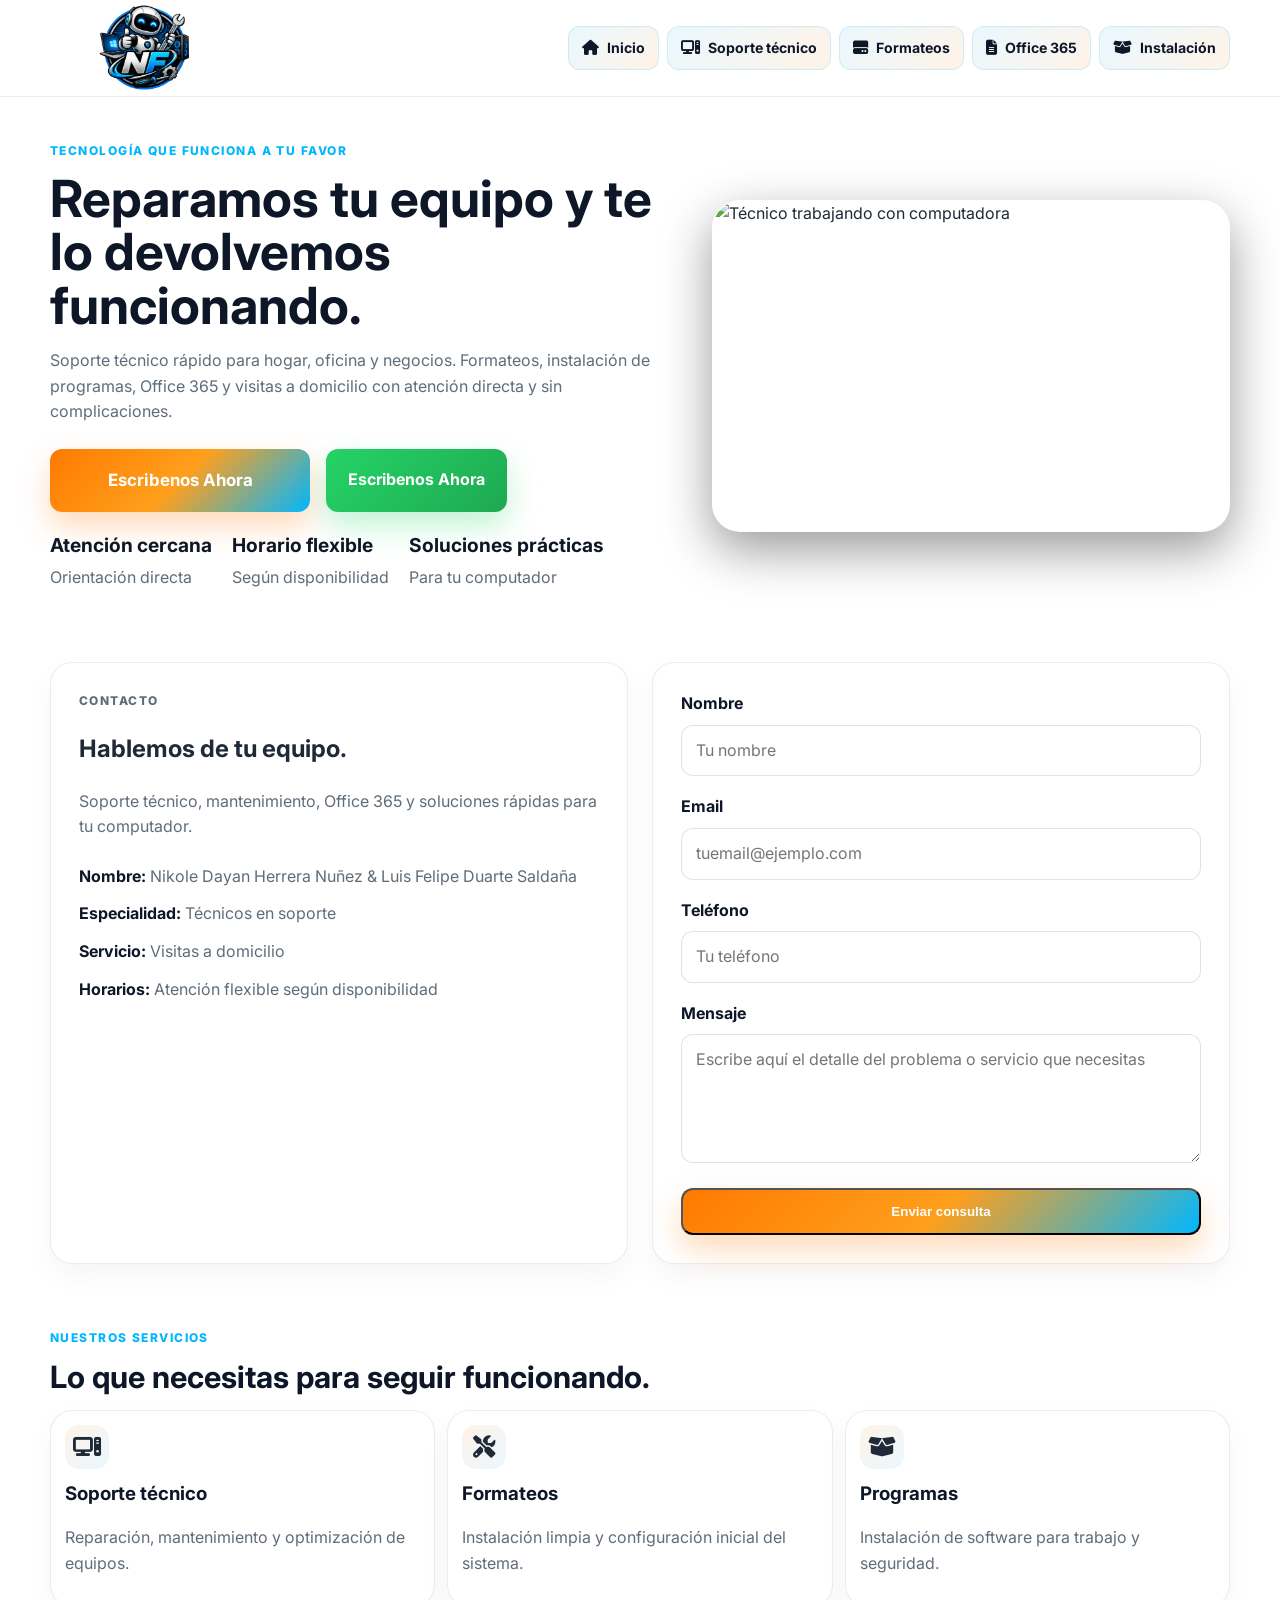
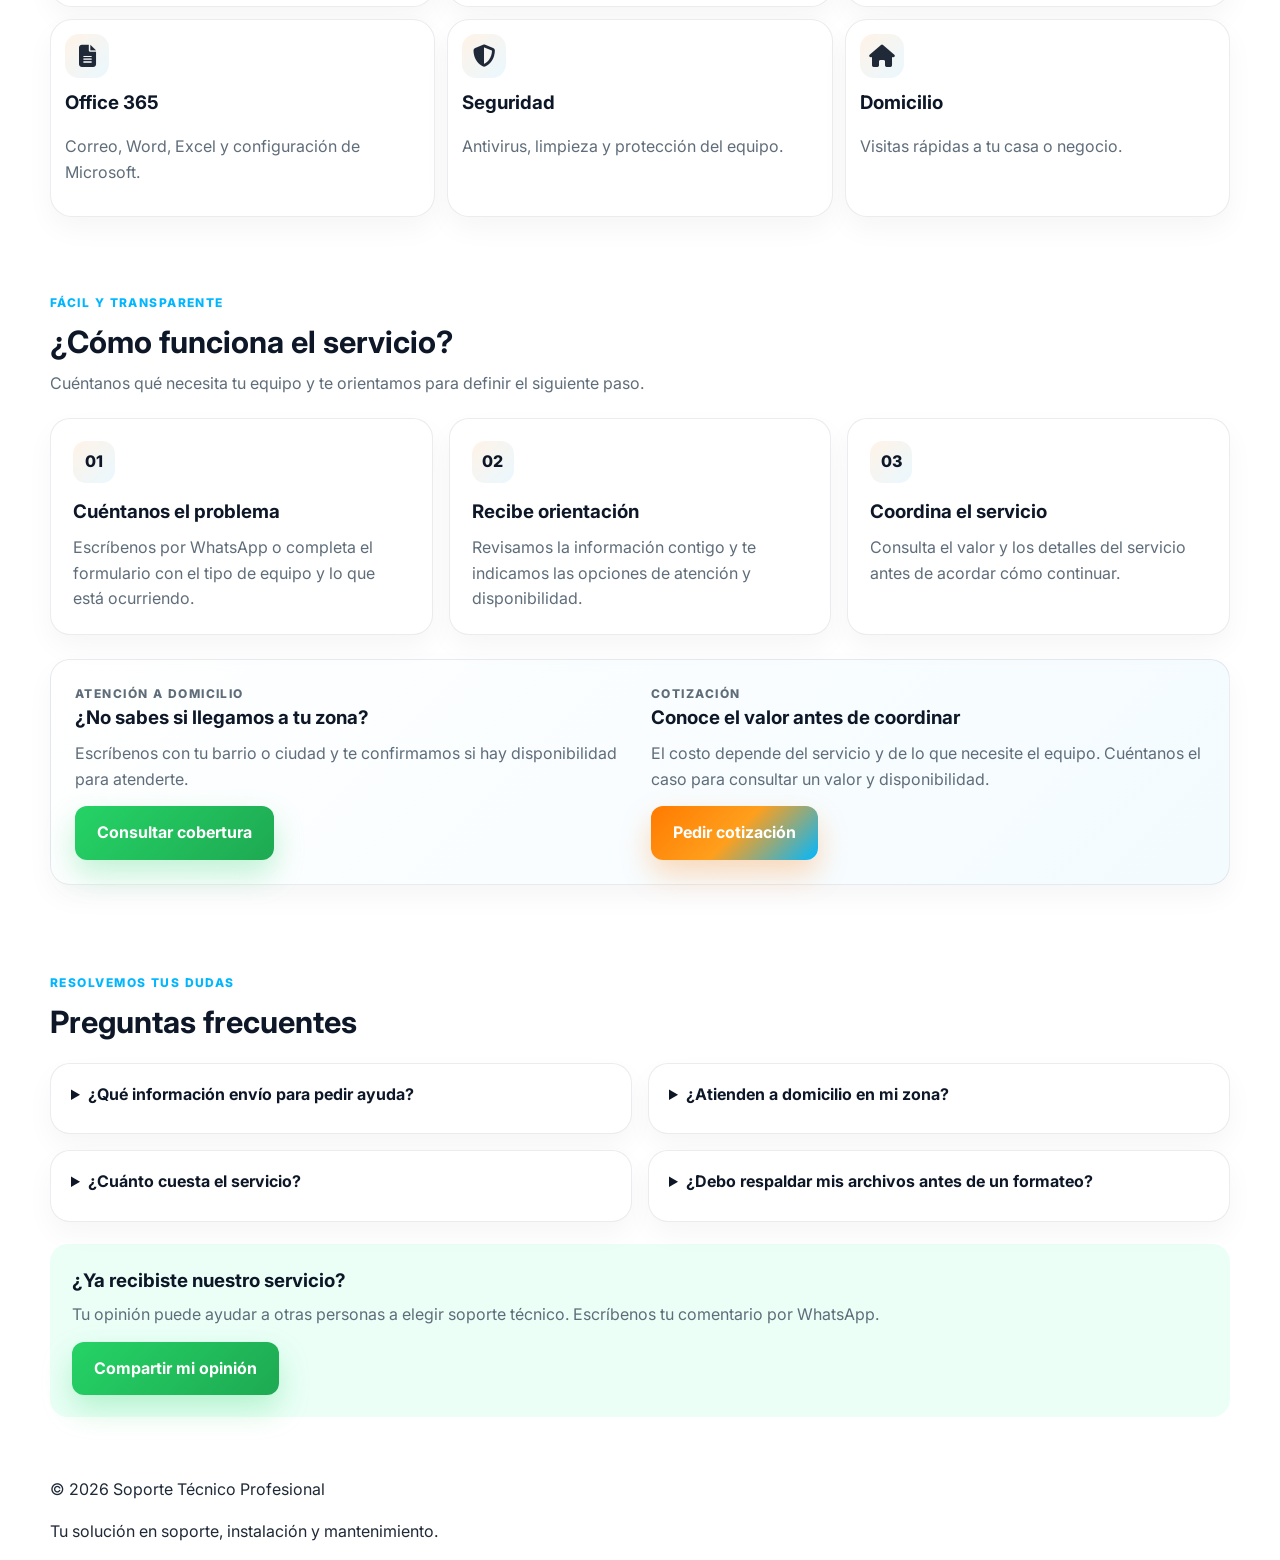
==== commit 9cf66d0c: "Add files via upload" ====
--- a/index.html
+++ b/index.html
@@ -627,7 +627,7 @@
     <header class="site-header">
       <div class="container nav">
         <div class="brand-placeholder" aria-label="Espacio para logo">
-          <img src="Styles/LOGO.png" alt="Soporte Tecnológico N&L" class="logo">
+          <img src="./logo.png" alt="Soporte Tecnológico N&L" class="logo">
         </div>
         <nav class="desktop-service-menu" aria-label="Navegación principal">
           <a href="#inicio" aria-label="Inicio"><i class="fa-solid fa-house" aria-hidden="true"></i>Inicio</a>
